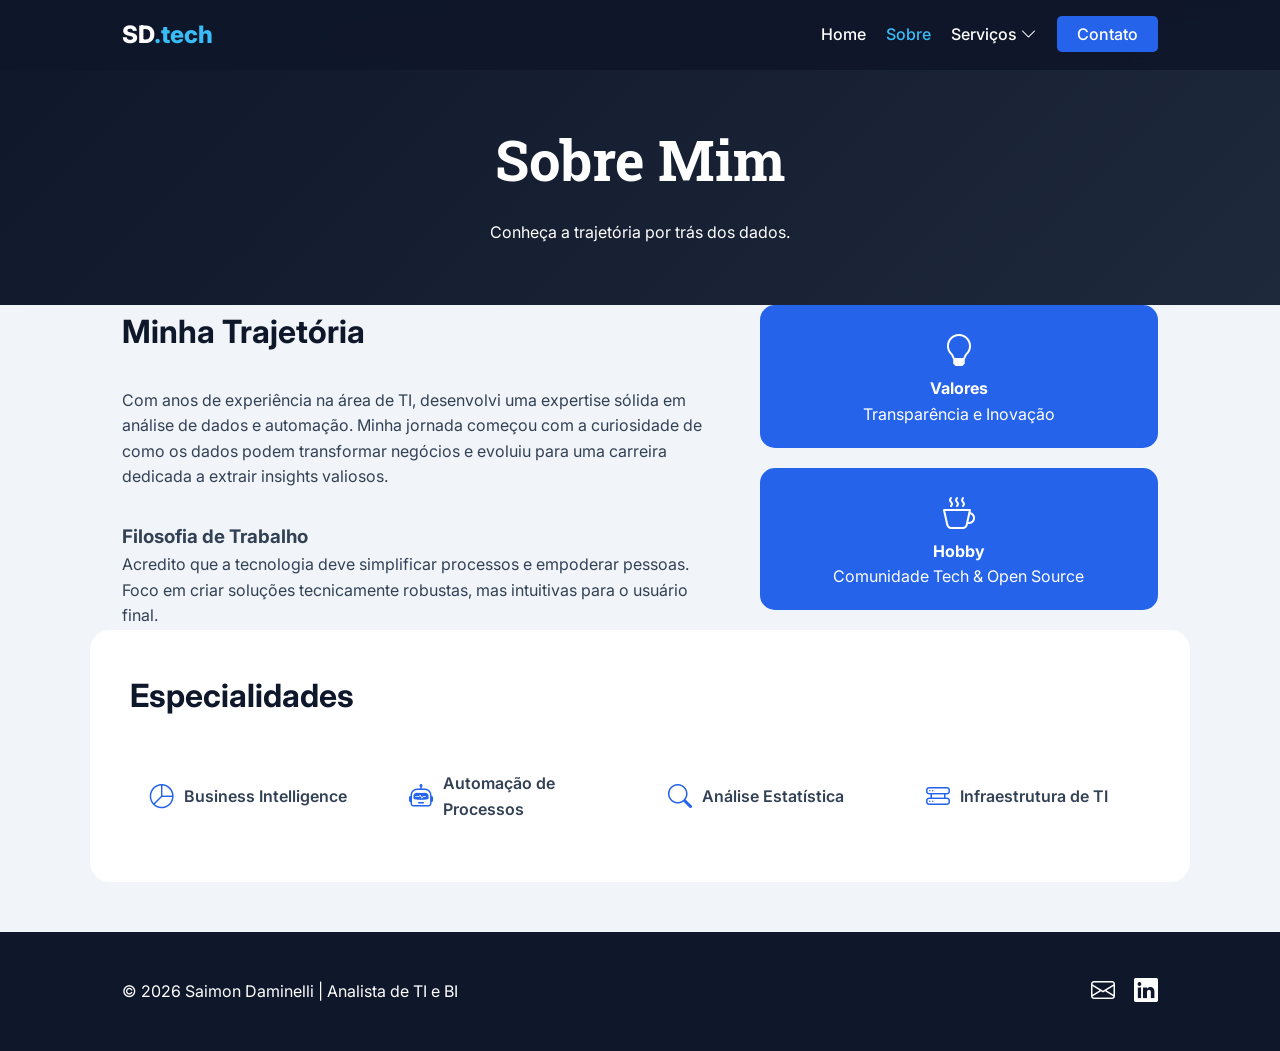
==== about.html @ 015a6936 "Meu novo portfólio profissional" ====
<!DOCTYPE html>
<html lang="pt-BR">
<head>
    <meta charset="UTF-8">
    <meta name="viewport" content="width=device-width, initial-scale=1.0">
    <meta name="description" content="Conheça mais sobre Saimon Daminelli, sua trajetória profissional e paixão por BI.">
    <title>Sobre - Saimon Daminelli</title>
    
    <link href="https://cdn.jsdelivr.net/npm/bootstrap-icons@1.10.5/font/bootstrap-icons.css" rel="stylesheet">
    <link href="https://fonts.googleapis.com/css2?family=Inter:wght@300;400;600;700&family=Roboto+Slab:wght@700&display=swap" rel="stylesheet">
    <link rel="stylesheet" href="style.css">
</head>
<body>

    <nav class="navbar">
        <div class="nav-container">
            <div class="logo">SD<span>.tech</span></div>
            <ul class="nav-links">
                <li><a href="index.html">Home</a></li>
                <li><a href="about.html" class="active">Sobre</a></li>
                <li class="dropdown">
                    <a href="javascript:void(0)" class="dropbtn">Serviços <i class="bi bi-chevron-down"></i></a>
                    <div class="dropdown-content">
                        <a href="index.html#projetos">Projetos</a>
                        <a href="index.html#habilidades">Habilidades</a>
                    </div>
                </li>
                <li><a href="contact.html" class="nav-btn">Contato</a></li>
            </ul>
        </div>
    </nav>

    <header class="hero small-hero">
        <div class="container">
            <h1>Sobre Mim</h1>
            <p>Conheça a trajetória por trás dos dados.</p>
        </div>
    </header>

    <main class="content">
        <section class="container">
            <div class="about-grid">
                <div class="about-text">
                    <h2>Minha Trajetória</h2>
                    <p>Com anos de experiência na área de TI, desenvolvi uma expertise sólida em análise de dados e automação. Minha jornada começou com a curiosidade de como os dados podem transformar negócios e evoluiu para uma carreira dedicada a extrair insights valiosos.</p>
                    
                    <h3 style="margin-top: 2rem;">Filosofia de Trabalho</h3>
                    <p>Acredito que a tecnologia deve simplificar processos e empoderar pessoas. Foco em criar soluções tecnicamente robustas, mas intuitivas para o usuário final.</p>
                </div>
                <div class="about-stats">
                    <div class="stat-card">
                        <i class="bi bi-lightbulb"></i>
                        <h4>Valores</h4>
                        <p>Transparência e Inovação</p>
                    </div>
                    <div class="stat-card">
                        <i class="bi bi-cup-hot"></i>
                        <h4>Hobby</h4>
                        <p>Comunidade Tech & Open Source</p>
                    </div>
                </div>
            </div>
        </section>

        <section id="especialidades" class="container" style="background: var(--card-bg); border-radius: 20px; padding: 40px;">
            <h2 class="text-center">Especialidades</h2>
            <div class="skills-grid">
                <div class="skill-item"><i class="bi bi-pie-chart"></i><span>Business Intelligence</span></div>
                <div class="skill-item"><i class="bi bi-robot"></i><span>Automação de Processos</span></div>
                <div class="skill-item"><i class="bi bi-search"></i><span>Análise Estatística</span></div>
                <div class="skill-item"><i class="bi bi-hdd-rack"></i><span>Infraestrutura de TI</span></div>
            </div>
        </section>
    </main>

    <footer>
        <div class="container footer-content">
            <p>&copy; 2026 Saimon Daminelli | Analista de TI e BI</p>
            <div class="social-links">
                <a href="mailto:saimondaminelli@gmail.com"><i class="bi bi-envelope"></i></a>
                <a href="https://linkedin.com/in/saimondaminelli"><i class="bi bi-linkedin"></i></a>
            </div>
        </div>
    </footer>

    <script src="script.js"></script>
</body>
</html>
---- style.css ----
:root {
    --primary: #2563eb;
    --dark: #0f172a;
    --light: #f8fafc;
    --accent: #38bdf8;
    --card-bg: #ffffff;
    --text: #334155;
}

* { margin: 0; padding: 0; box-sizing: border-box; }

body {
    font-family: 'Inter', sans-serif;
    color: var(--text);
    background-color: #f1f5f9;
    line-height: 1.6;
}

.container { max-width: 1100px; margin: 0 auto; padding: 0 2rem; }

/* Navbar */
.navbar {
    background: rgba(15, 23, 42, 0.95);
    backdrop-filter: blur(10px);
    color: white;
    padding: 1rem 0;
    position: fixed;
    top: 0; width: 100%;
    z-index: 1000;
}

.nav-container { display: flex; justify-content: space-between; align-items: center; max-width: 1100px; margin: 0 auto; padding: 0 2rem;}

.logo { font-weight: 800; font-size: 1.5rem; }
.logo span { color: var(--accent); }

.nav-links { display: flex; list-style: none; align-items: center; }
.nav-links a { color: white; text-decoration: none; margin-left: 20px; font-weight: 500; transition: 0.3s; }
.nav-links a:hover, .nav-links a.active { color: var(--accent); }

.nav-btn { background: var(--primary); padding: 8px 20px; border-radius: 5px; }

/* Hero Section */
.hero {
    background: linear-gradient(135deg, var(--dark) 0%, #1e293b 100%);
    color: white;
    padding: 150px 0 80px;
    text-align: center;
}

.badge { background: rgba(56, 189, 248, 0.2); color: var(--accent); padding: 5px 15px; border-radius: 20px; font-size: 0.8rem; font-weight: bold; }

.hero h1 { font-family: 'Roboto Slab', serif; font-size: 3.5rem; margin: 15px 0; }

.hero-btns { margin-top: 30px; display: flex; gap: 15px; justify-content: center; }

.btn-primary { background: var(--primary); color: white; padding: 12px 30px; text-decoration: none; border-radius: 6px; font-weight: 600; }

.btn-secondary { border: 1px solid var(--accent); color: var(--accent); padding: 12px 30px; text-decoration: none; border-radius: 6px; }

/* Content Sections */
section { padding: 80px 0; }

h2 { font-size: 2rem; margin-bottom: 30px; color: var(--dark); position: relative; }

.about-card { background: white; padding: 30px; border-radius: 12px; box-shadow: 0 4px 6px -1px rgba(0,0,0,0.1); border-left: 5px solid var(--primary); }

/* Skills Grid */
.skills-grid { display: grid; grid-template-columns: repeat(auto-fit, minmax(200px, 1fr)); gap: 15px; }

.skill-item { background: white; padding: 20px; border-radius: 8px; display: flex; align-items: center; gap: 10px; font-weight: 600; transition: 0.3s; }
.skill-item i { color: var(--primary); font-size: 1.5rem; }
.skill-item:hover { transform: translateY(-3px); box-shadow: 0 10px 15px -3px rgba(0,0,0,0.1); }

/* Projects Gallery */
.gallery { display: grid; grid-template-columns: repeat(auto-fit, minmax(300px, 1fr)); gap: 30px; }

.project-card { background: white; border-radius: 12px; overflow: hidden; box-shadow: 0 4px 6px rgba(0,0,0,0.05); }

.project-img { height: 200px; background-size: cover; background-position: center; }

.project-info { padding: 20px; }
.tag { font-size: 0.75rem; background: #e2e8f0; padding: 3px 10px; border-radius: 4px; color: var(--primary); font-weight: bold; }

/* Tables */
.table-wrapper { overflow-x: auto; background: white; border-radius: 12px; }
table { width: 100%; border-collapse: collapse; }
th, td { padding: 15px; text-align: left; border-bottom: 1px solid #e2e8f0; }
th { background: #f8fafc; color: var(--dark); }

/* Video */
.video-container { position: relative; padding-bottom: 56.25%; height: 0; border-radius: 12px; overflow: hidden; }
.video-container iframe { position: absolute; top: 0; left: 0; width: 100%; height: 100%; }

/* Footer */
footer { background: var(--dark); color: white; padding: 40px 0; margin-top: 50px; }
.footer-content { display: flex; justify-content: space-between; align-items: center; }
.social-links a { color: white; font-size: 1.5rem; margin-left: 15px; transition: 0.3s; }
.social-links a:hover { color: var(--accent); }

/* Dropdown */
.dropdown { position: relative; display: inline-block; }
.dropdown-content { display: none; position: absolute; background: white; min-width: 160px; box-shadow: 0 8px 16px rgba(0,0,0,0.2); border-radius: 4px; }
.dropdown-content a { color: var(--dark) !important; padding: 12px 16px; margin: 0; display: block; }
.dropdown:hover .dropdown-content { display: block; }

@media (max-width: 768px) {
    .nav-links { display: none; }
    .hero h1 { font-size: 2.5rem; }
}
/* Ajustes para as novas páginas */
.small-hero { padding: 100px 0 60px !important; }

.about-grid { 
    display: grid; 
    grid-template-columns: 1.5fr 1fr; 
    gap: 40px; 
    align-items: center;
}

.stat-card {
    background: var(--primary);
    color: white;
    padding: 20px;
    border-radius: 15px;
    margin-bottom: 20px;
    text-align: center;
}
.stat-card i { font-size: 2rem; }

/* Contact Wrapper */
.contact-wrapper {
    display: grid;
    grid-template-columns: 1fr 1.2fr;
    gap: 60px;
    background: white;
    padding: 40px;
    border-radius: 20px;
    box-shadow: 0 10px 30px rgba(0,0,0,0.05);
}

.method-item { display: flex; align-items: center; gap: 15px; margin-bottom: 20px; }
.method-item i { color: var(--primary); font-size: 1.2rem; }

.form-group { margin-bottom: 15px; }
.form-group label { display: block; font-size: 0.9rem; font-weight: 600; margin-bottom: 5px; }
.form-row { display: grid; grid-template-columns: 1fr 1fr; gap: 15px; }

@media (max-width: 768px) {
    .about-grid, .contact-wrapper { grid-template-columns: 1fr; }
}
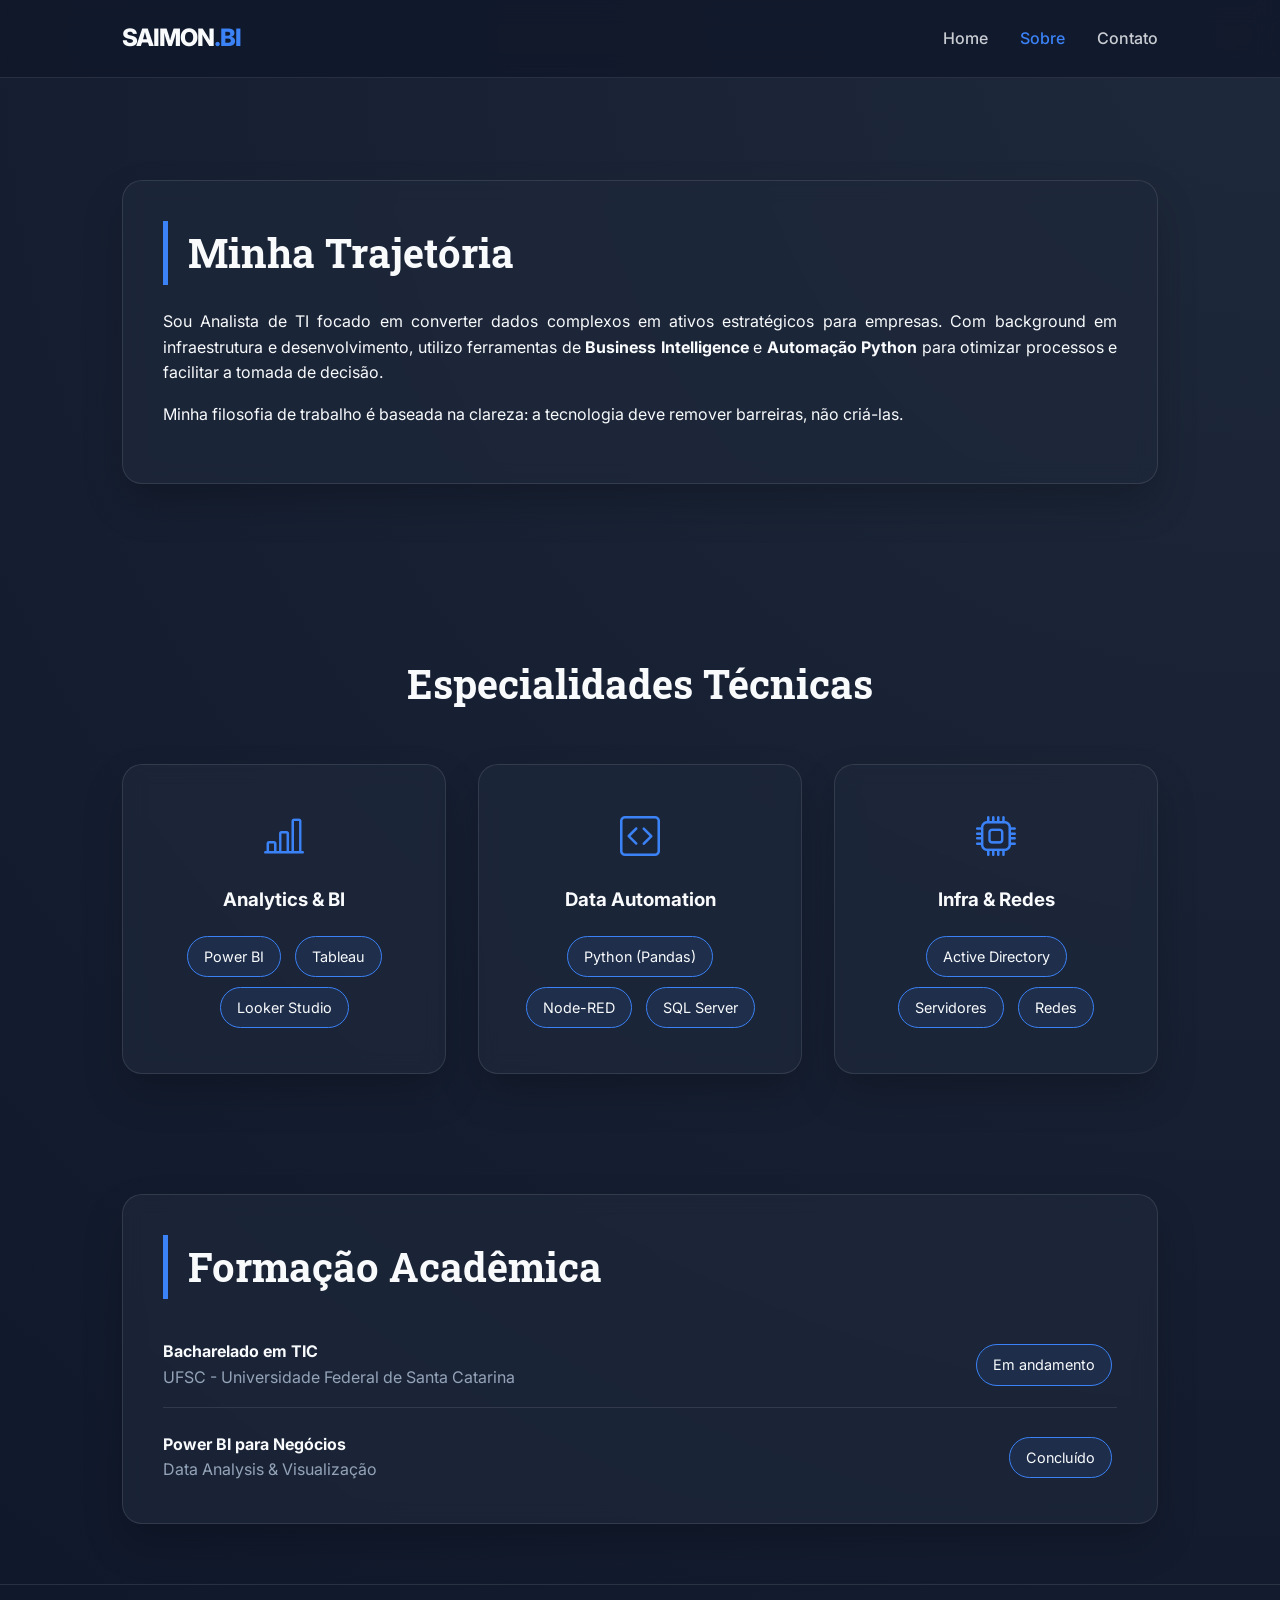
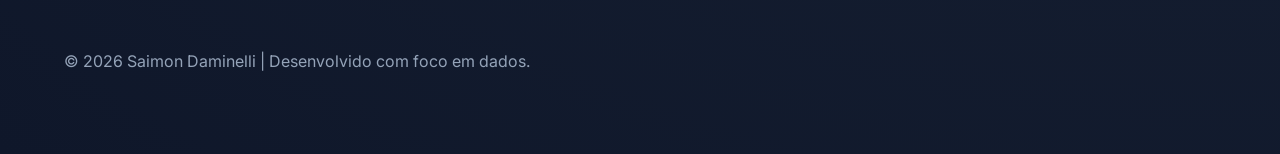
==== commit b782fbfc: "Unificação de design e formulário de contato" ====
--- a/about.html
+++ b/about.html
@@ -3,84 +3,86 @@
 <head>
     <meta charset="UTF-8">
     <meta name="viewport" content="width=device-width, initial-scale=1.0">
-    <meta name="description" content="Conheça mais sobre Saimon Daminelli, sua trajetória profissional e paixão por BI.">
-    <title>Sobre - Saimon Daminelli</title>
-    
-    <link href="https://cdn.jsdelivr.net/npm/bootstrap-icons@1.10.5/font/bootstrap-icons.css" rel="stylesheet">
-    <link href="https://fonts.googleapis.com/css2?family=Inter:wght@300;400;600;700&family=Roboto+Slab:wght@700&display=swap" rel="stylesheet">
+    <title>Sobre Mim | Saimon Daminelli</title>
+    <link href="https://fonts.googleapis.com/css2?family=Inter:wght@400;600;800&family=Roboto+Slab:wght@700&display=swap" rel="stylesheet">
     <link rel="stylesheet" href="style.css">
+    <link rel="stylesheet" href="https://cdn.jsdelivr.net/npm/bootstrap-icons@1.10.5/font/bootstrap-icons.css">
 </head>
 <body>
-
-    <nav class="navbar">
-        <div class="nav-container">
-            <div class="logo">SD<span>.tech</span></div>
+    <nav>
+        <div class="container nav-content">
+            <div class="logo">SAIMON<span>.BI</span></div>
             <ul class="nav-links">
                 <li><a href="index.html">Home</a></li>
                 <li><a href="about.html" class="active">Sobre</a></li>
-                <li class="dropdown">
-                    <a href="javascript:void(0)" class="dropbtn">Serviços <i class="bi bi-chevron-down"></i></a>
-                    <div class="dropdown-content">
-                        <a href="index.html#projetos">Projetos</a>
-                        <a href="index.html#habilidades">Habilidades</a>
-                    </div>
-                </li>
-                <li><a href="contact.html" class="nav-btn">Contato</a></li>
+                <li><a href="contact.html">Contato</a></li>
             </ul>
         </div>
     </nav>
 
-    <header class="hero small-hero">
-        <div class="container">
-            <h1>Sobre Mim</h1>
-            <p>Conheça a trajetória por trás dos dados.</p>
-        </div>
-    </header>
+    <main class="container" style="padding-top: 120px;">
+        <section class="visible">
+            <div class="glass-card" style="margin-bottom: 3rem;">
+                <h2 style="text-align: left; margin-bottom: 1.5rem; border-left: 5px solid var(--primary); padding-left: 20px;">Minha Trajetória</h2>
+                <p>Sou Analista de TI focado em converter dados complexos em ativos estratégicos para empresas. Com background em infraestrutura e desenvolvimento, utilizo ferramentas de <strong>Business Intelligence</strong> e <strong>Automação Python</strong> para otimizar processos e facilitar a tomada de decisão.</p>
+                <p style="margin-top: 1rem;">Minha filosofia de trabalho é baseada na clareza: a tecnologia deve remover barreiras, não criá-las.</p>
+            </div>
+        </section>
 
-    <main class="content">
-        <section class="container">
-            <div class="about-grid">
-                <div class="about-text">
-                    <h2>Minha Trajetória</h2>
-                    <p>Com anos de experiência na área de TI, desenvolvi uma expertise sólida em análise de dados e automação. Minha jornada começou com a curiosidade de como os dados podem transformar negócios e evoluiu para uma carreira dedicada a extrair insights valiosos.</p>
-                    
-                    <h3 style="margin-top: 2rem;">Filosofia de Trabalho</h3>
-                    <p>Acredito que a tecnologia deve simplificar processos e empoderar pessoas. Foco em criar soluções tecnicamente robustas, mas intuitivas para o usuário final.</p>
+        <section id="habilidades">
+            <h2 style="margin-bottom: 3rem;">Especialidades Técnicas</h2>
+            <div class="grid">
+                <div class="glass-card" style="text-align: center;">
+                    <i class="bi bi-bar-chart-line" style="font-size: 2.5rem; color: var(--primary);"></i>
+                    <h3 style="margin: 1rem 0;">Analytics & BI</h3>
+                    <div class="skill-tag">Power BI</div>
+                    <div class="skill-tag">Tableau</div>
+                    <div class="skill-tag">Looker Studio</div>
                 </div>
-                <div class="about-stats">
-                    <div class="stat-card">
-                        <i class="bi bi-lightbulb"></i>
-                        <h4>Valores</h4>
-                        <p>Transparência e Inovação</p>
-                    </div>
-                    <div class="stat-card">
-                        <i class="bi bi-cup-hot"></i>
-                        <h4>Hobby</h4>
-                        <p>Comunidade Tech & Open Source</p>
-                    </div>
+
+                <div class="glass-card" style="text-align: center;">
+                    <i class="bi bi-code-square" style="font-size: 2.5rem; color: var(--primary);"></i>
+                    <h3 style="margin: 1rem 0;">Data Automation</h3>
+                    <div class="skill-tag">Python (Pandas)</div>
+                    <div class="skill-tag">Node-RED</div>
+                    <div class="skill-tag">SQL Server</div>
+                </div>
+
+                <div class="glass-card" style="text-align: center;">
+                    <i class="bi bi-cpu" style="font-size: 2.5rem; color: var(--primary);"></i>
+                    <h3 style="margin: 1rem 0;">Infra & Redes</h3>
+                    <div class="skill-tag">Active Directory</div>
+                    <div class="skill-tag">Servidores</div>
+                    <div class="skill-tag">Redes</div>
                 </div>
             </div>
         </section>
 
-        <section id="especialidades" class="container" style="background: var(--card-bg); border-radius: 20px; padding: 40px;">
-            <h2 class="text-center">Especialidades</h2>
-            <div class="skills-grid">
-                <div class="skill-item"><i class="bi bi-pie-chart"></i><span>Business Intelligence</span></div>
-                <div class="skill-item"><i class="bi bi-robot"></i><span>Automação de Processos</span></div>
-                <div class="skill-item"><i class="bi bi-search"></i><span>Análise Estatística</span></div>
-                <div class="skill-item"><i class="bi bi-hdd-rack"></i><span>Infraestrutura de TI</span></div>
+        <section id="educacao">
+            <div class="glass-card">
+                <h2 style="text-align: left; border-left: 5px solid var(--primary); padding-left: 20px;">Formação Acadêmica</h2>
+                <div style="margin-top: 2rem;">
+                    <div style="display: flex; justify-content: space-between; margin-bottom: 1.5rem; border-bottom: 1px solid var(--glass-border); padding-bottom: 1rem;">
+                        <div>
+                            <strong>Bacharelado em TIC</strong><br>
+                            <span style="color: var(--text-dim);">UFSC - Universidade Federal de Santa Catarina</span>
+                        </div>
+                        <span class="skill-tag">Em andamento</span>
+                    </div>
+                    <div style="display: flex; justify-content: space-between;">
+                        <div>
+                            <strong>Power BI para Negócios</strong><br>
+                            <span style="color: var(--text-dim);">Data Analysis & Visualização</span>
+                        </div>
+                        <span class="skill-tag">Concluído</span>
+                    </div>
+                </div>
             </div>
         </section>
     </main>
 
     <footer>
-        <div class="container footer-content">
-            <p>&copy; 2026 Saimon Daminelli | Analista de TI e BI</p>
-            <div class="social-links">
-                <a href="mailto:saimondaminelli@gmail.com"><i class="bi bi-envelope"></i></a>
-                <a href="https://linkedin.com/in/saimondaminelli"><i class="bi bi-linkedin"></i></a>
-            </div>
-        </div>
+        <p>&copy; 2026 Saimon Daminelli | Desenvolvido com foco em dados.</p>
     </footer>
 
     <script src="script.js"></script>
--- a/style.css
+++ b/style.css
@@ -1,151 +1,136 @@
 :root {
-    --primary: #2563eb;
-    --dark: #0f172a;
-    --light: #f8fafc;
-    --accent: #38bdf8;
-    --card-bg: #ffffff;
-    --text: #334155;
+    --primary: #3b82f6;
+    --primary-hover: #2563eb;
+    --bg-dark: #0f172a;
+    --card-bg: rgba(30, 41, 59, 0.7);
+    --text-main: #f8fafc;
+    --text-dim: #94a3b8;
+    --glass-border: rgba(255, 255, 255, 0.1);
 }
 
 * { margin: 0; padding: 0; box-sizing: border-box; }
 
 body {
     font-family: 'Inter', sans-serif;
-    color: var(--text);
-    background-color: #f1f5f9;
+    background: radial-gradient(circle at top right, #1e293b, #0f172a);
+    color: var(--text-main);
     line-height: 1.6;
+    overflow-x: hidden;
 }
 
 .container { max-width: 1100px; margin: 0 auto; padding: 0 2rem; }
 
-/* Navbar */
-.navbar {
-    background: rgba(15, 23, 42, 0.95);
-    backdrop-filter: blur(10px);
-    color: white;
-    padding: 1rem 0;
+/* Navbar Fluida */
+nav {
     position: fixed;
     top: 0; width: 100%;
+    padding: 1.2rem 0;
+    background: rgba(15, 23, 42, 0.8);
+    backdrop-filter: blur(12px);
     z-index: 1000;
+    border-bottom: 1px solid var(--glass-border);
 }
 
-.nav-container { display: flex; justify-content: space-between; align-items: center; max-width: 1100px; margin: 0 auto; padding: 0 2rem;}
+.nav-content { display: flex; justify-content: space-between; align-items: center; }
 
-.logo { font-weight: 800; font-size: 1.5rem; }
-.logo span { color: var(--accent); }
+.logo { font-size: 1.5rem; font-weight: 800; letter-spacing: -1px; }
+.logo span { color: var(--primary); }
 
-.nav-links { display: flex; list-style: none; align-items: center; }
-.nav-links a { color: white; text-decoration: none; margin-left: 20px; font-weight: 500; transition: 0.3s; }
-.nav-links a:hover, .nav-links a.active { color: var(--accent); }
+.nav-links { display: flex; list-style: none; gap: 2rem; }
+.nav-links a { 
+    color: var(--text-main); text-decoration: none; font-weight: 500; 
+    transition: 0.3s; opacity: 0.8;
+}
+.nav-links a:hover, .nav-links a.active { opacity: 1; color: var(--primary); }
 
-.nav-btn { background: var(--primary); padding: 8px 20px; border-radius: 5px; }
+/* Hero & Sections */
+section { padding: 100px 0; opacity: 0; transform: translateY(30px); transition: 0.8s all ease-out; }
+section.visible { opacity: 1; transform: translateY(0); }
 
-/* Hero Section */
-.hero {
-    background: linear-gradient(135deg, var(--dark) 0%, #1e293b 100%);
-    color: white;
-    padding: 150px 0 80px;
-    text-align: center;
+h2 { font-size: 2.5rem; margin-bottom: 2.5rem; text-align: center; font-family: 'Roboto Slab', serif; }
+
+/* Cards & Glassmorphism */
+.glass-card {
+    background: var(--card-bg);
+    backdrop-filter: blur(10px);
+    border: 1px solid var(--glass-border);
+    border-radius: 20px;
+    padding: 2.5rem;
+    box-shadow: 0 20px 40px rgba(0,0,0,0.2);
 }
 
-.badge { background: rgba(56, 189, 248, 0.2); color: var(--accent); padding: 5px 15px; border-radius: 20px; font-size: 0.8rem; font-weight: bold; }
+/* Grid de Projetos e Skills */
+.grid { display: grid; grid-template-columns: repeat(auto-fit, minmax(300px, 1fr)); gap: 2rem; }
 
-.hero h1 { font-family: 'Roboto Slab', serif; font-size: 3.5rem; margin: 15px 0; }
+.project-card {
+    position: relative; overflow: hidden; border-radius: 15px; transition: 0.4s;
+}
+.project-card:hover { transform: translateY(-10px); }
+.project-card img { width: 100%; height: 200px; object-fit: cover; }
 
-.hero-btns { margin-top: 30px; display: flex; gap: 15px; justify-content: center; }
+.skill-tag {
+    background: rgba(59, 130, 246, 0.1);
+    border: 1px solid var(--primary);
+    padding: 0.5rem 1rem;
+    border-radius: 50px;
+    font-size: 0.9rem;
+    display: inline-block;
+    margin: 5px;
+}
 
-.btn-primary { background: var(--primary); color: white; padding: 12px 30px; text-decoration: none; border-radius: 6px; font-weight: 600; }
+/* Formulário */
+form { display: grid; gap: 1.5rem; }
+.form-group { display: flex; flex-direction: column; gap: 0.5rem; }
+input, textarea, select {
+    background: rgba(255,255,255,0.05);
+    border: 1px solid var(--glass-border);
+    padding: 1rem; border-radius: 10px; color: white; outline: none; transition: 0.3s;
+}
+input:focus, textarea:focus { border-color: var(--primary); background: rgba(255,255,255,0.1); }
 
-.btn-secondary { border: 1px solid var(--accent); color: var(--accent); padding: 12px 30px; text-decoration: none; border-radius: 6px; }
+.btn {
+    background: var(--primary); color: white; padding: 1rem 2rem;
+    border-radius: 10px; text-decoration: none; font-weight: 600;
+    text-align: center; border: none; cursor: pointer; transition: 0.3s;
+}
+.btn:hover { background: var(--primary-hover); transform: scale(1.02); }
 
-/* Content Sections */
-section { padding: 80px 0; }
-
-h2 { font-size: 2rem; margin-bottom: 30px; color: var(--dark); position: relative; }
-
-.about-card { background: white; padding: 30px; border-radius: 12px; box-shadow: 0 4px 6px -1px rgba(0,0,0,0.1); border-left: 5px solid var(--primary); }
-
-/* Skills Grid */
-.skills-grid { display: grid; grid-template-columns: repeat(auto-fit, minmax(200px, 1fr)); gap: 15px; }
-
-.skill-item { background: white; padding: 20px; border-radius: 8px; display: flex; align-items: center; gap: 10px; font-weight: 600; transition: 0.3s; }
-.skill-item i { color: var(--primary); font-size: 1.5rem; }
-.skill-item:hover { transform: translateY(-3px); box-shadow: 0 10px 15px -3px rgba(0,0,0,0.1); }
-
-/* Projects Gallery */
-.gallery { display: grid; grid-template-columns: repeat(auto-fit, minmax(300px, 1fr)); gap: 30px; }
-
-.project-card { background: white; border-radius: 12px; overflow: hidden; box-shadow: 0 4px 6px rgba(0,0,0,0.05); }
-
-.project-img { height: 200px; background-size: cover; background-position: center; }
-
-.project-info { padding: 20px; }
-.tag { font-size: 0.75rem; background: #e2e8f0; padding: 3px 10px; border-radius: 4px; color: var(--primary); font-weight: bold; }
-
-/* Tables */
-.table-wrapper { overflow-x: auto; background: white; border-radius: 12px; }
-table { width: 100%; border-collapse: collapse; }
-th, td { padding: 15px; text-align: left; border-bottom: 1px solid #e2e8f0; }
-th { background: #f8fafc; color: var(--dark); }
-
-/* Video */
-.video-container { position: relative; padding-bottom: 56.25%; height: 0; border-radius: 12px; overflow: hidden; }
-.video-container iframe { position: absolute; top: 0; left: 0; width: 100%; height: 100%; }
-
-/* Footer */
-footer { background: var(--dark); color: white; padding: 40px 0; margin-top: 50px; }
-.footer-content { display: flex; justify-content: space-between; align-items: center; }
-.social-links a { color: white; font-size: 1.5rem; margin-left: 15px; transition: 0.3s; }
-.social-links a:hover { color: var(--accent); }
-
-/* Dropdown */
-.dropdown { position: relative; display: inline-block; }
-.dropdown-content { display: none; position: absolute; background: white; min-width: 160px; box-shadow: 0 8px 16px rgba(0,0,0,0.2); border-radius: 4px; }
-.dropdown-content a { color: var(--dark) !important; padding: 12px 16px; margin: 0; display: block; }
-.dropdown:hover .dropdown-content { display: block; }
+footer { text-align: center; padding: 4rem; border-top: 1px solid var(--glass-border); color: var(--text-dim); }
 
 @media (max-width: 768px) {
     .nav-links { display: none; }
-    .hero h1 { font-size: 2.5rem; }
+    h2 { font-size: 1.8rem; }
 }
-/* Ajustes para as novas páginas */
-.small-hero { padding: 100px 0 60px !important; }
+/* Adicione no final do seu style.css */
 
-.about-grid { 
-    display: grid; 
-    grid-template-columns: 1.5fr 1fr; 
-    gap: 40px; 
-    align-items: center;
+/* Melhora o espaçamento das seções */
+section {
+    padding: 60px 0; /* Espaço uniforme entre blocos */
 }
 
-.stat-card {
-    background: var(--primary);
-    color: white;
-    padding: 20px;
-    border-radius: 15px;
-    margin-bottom: 20px;
-    text-align: center;
-}
-.stat-card i { font-size: 2rem; }
-
-/* Contact Wrapper */
-.contact-wrapper {
-    display: grid;
-    grid-template-columns: 1fr 1.2fr;
-    gap: 60px;
-    background: white;
-    padding: 40px;
-    border-radius: 20px;
-    box-shadow: 0 10px 30px rgba(0,0,0,0.05);
+/* Deixa os textos justificados e bem distribuídos */
+p {
+    text-align: justify;
+    margin-bottom: 1rem;
 }
 
-.method-item { display: flex; align-items: center; gap: 15px; margin-bottom: 20px; }
-.method-item i { color: var(--primary); font-size: 1.2rem; }
+/* Transição suave nos cards ao passar o mouse */
+.glass-card {
+    transition: all 0.3s ease;
+}
 
-.form-group { margin-bottom: 15px; }
-.form-group label { display: block; font-size: 0.9rem; font-weight: 600; margin-bottom: 5px; }
-.form-row { display: grid; grid-template-columns: 1fr 1fr; gap: 15px; }
+.glass-card:hover {
+    border-color: var(--primary);
+    transform: translateY(-5px);
+}
 
-@media (max-width: 768px) {
-    .about-grid, .contact-wrapper { grid-template-columns: 1fr; }
+/* Ajuste para o rodapé ficar fixo no fundo se houver pouco conteúdo */
+footer {
+    margin-top: auto;
+}
+
+/* Estilo para ícones nas especialidades */
+.glass-card i {
+    display: block;
+    margin-bottom: 15px;
 }
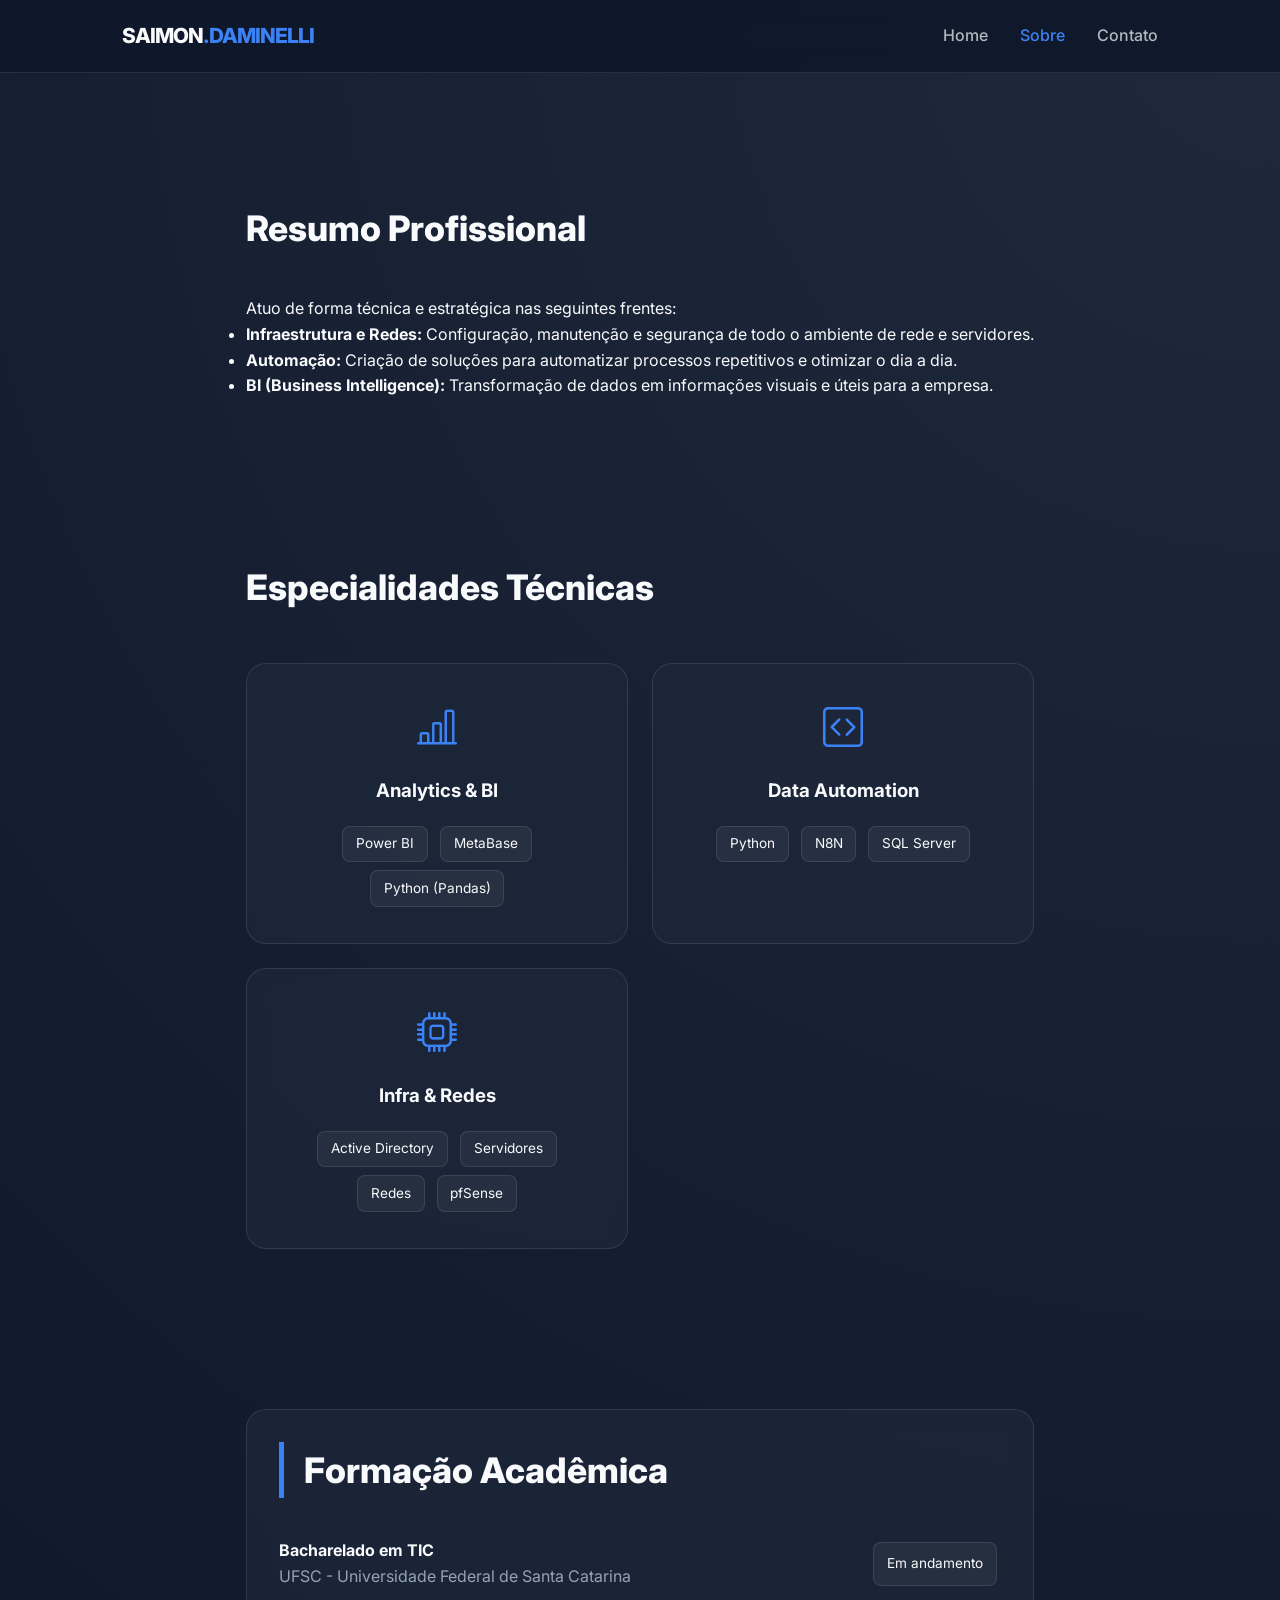
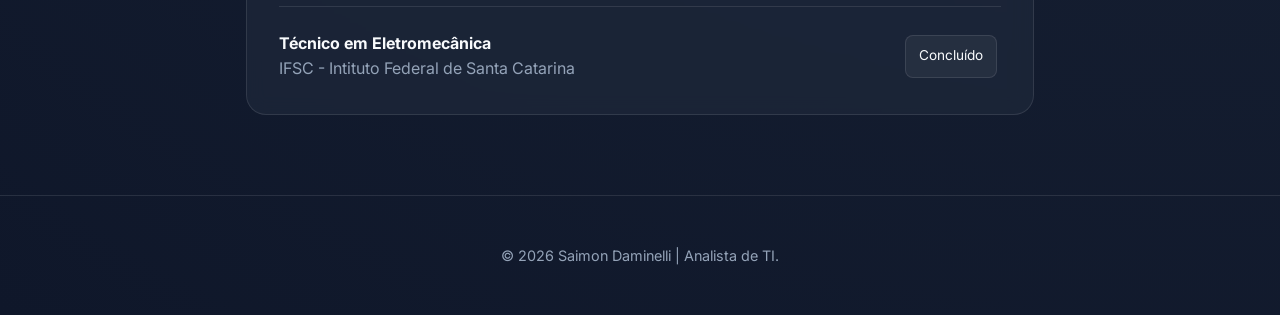
==== commit 06bb9176: "Explicação da mudança" ====
--- a/about.html
+++ b/about.html
@@ -11,7 +11,7 @@
 <body>
     <nav>
         <div class="container nav-content">
-            <div class="logo">SAIMON<span>.BI</span></div>
+            <div class="logo">SAIMON<span>.DAMINELLI</span></div>
             <ul class="nav-links">
                 <li><a href="index.html">Home</a></li>
                 <li><a href="about.html" class="active">Sobre</a></li>
@@ -21,14 +21,16 @@
     </nav>
 
     <main class="container" style="padding-top: 120px;">
-        <section class="visible">
-            <div class="glass-card" style="margin-bottom: 3rem;">
-                <h2 style="text-align: left; margin-bottom: 1.5rem; border-left: 5px solid var(--primary); padding-left: 20px;">Minha Trajetória</h2>
-                <p>Sou Analista de TI focado em converter dados complexos em ativos estratégicos para empresas. Com background em infraestrutura e desenvolvimento, utilizo ferramentas de <strong>Business Intelligence</strong> e <strong>Automação Python</strong> para otimizar processos e facilitar a tomada de decisão.</p>
-                <p style="margin-top: 1rem;">Minha filosofia de trabalho é baseada na clareza: a tecnologia deve remover barreiras, não criá-las.</p>
-            </div>
+        <section id="resumo-profissional">
+        <h2>Resumo Profissional</h2>
+        <p>Atuo de forma técnica e estratégica nas seguintes frentes:</p>
+        
+        <ul>
+            <li><strong>Infraestrutura e Redes:</strong> Configuração, manutenção e segurança de todo o ambiente de rede e servidores.</li>
+            <li><strong>Automação:</strong> Criação de soluções para automatizar processos repetitivos e otimizar o dia a dia.</li>
+            <li><strong>BI (Business Intelligence):</strong> Transformação de dados em informações visuais e úteis para a empresa.</li>
+        </ul>
         </section>
-
         <section id="habilidades">
             <h2 style="margin-bottom: 3rem;">Especialidades Técnicas</h2>
             <div class="grid">
@@ -36,15 +38,15 @@
                     <i class="bi bi-bar-chart-line" style="font-size: 2.5rem; color: var(--primary);"></i>
                     <h3 style="margin: 1rem 0;">Analytics & BI</h3>
                     <div class="skill-tag">Power BI</div>
-                    <div class="skill-tag">Tableau</div>
-                    <div class="skill-tag">Looker Studio</div>
+                    <div class="skill-tag">MetaBase</div>
+                    <div class="skill-tag">Python (Pandas)</div>
                 </div>
 
                 <div class="glass-card" style="text-align: center;">
                     <i class="bi bi-code-square" style="font-size: 2.5rem; color: var(--primary);"></i>
                     <h3 style="margin: 1rem 0;">Data Automation</h3>
-                    <div class="skill-tag">Python (Pandas)</div>
-                    <div class="skill-tag">Node-RED</div>
+                    <div class="skill-tag">Python</div>
+                    <div class="skill-tag">N8N</div>
                     <div class="skill-tag">SQL Server</div>
                 </div>
 
@@ -54,6 +56,7 @@
                     <div class="skill-tag">Active Directory</div>
                     <div class="skill-tag">Servidores</div>
                     <div class="skill-tag">Redes</div>
+                    <div class="skill-tag">pfSense</div>
                 </div>
             </div>
         </section>
@@ -71,8 +74,8 @@
                     </div>
                     <div style="display: flex; justify-content: space-between;">
                         <div>
-                            <strong>Power BI para Negócios</strong><br>
-                            <span style="color: var(--text-dim);">Data Analysis & Visualização</span>
+                            <strong>Técnico em Eletromecânica</strong><br>
+                            <span style="color: var(--text-dim);">IFSC - Intituto Federal de Santa Catarina</span>
                         </div>
                         <span class="skill-tag">Concluído</span>
                     </div>
@@ -82,7 +85,7 @@
     </main>
 
     <footer>
-        <p>&copy; 2026 Saimon Daminelli | Desenvolvido com foco em dados.</p>
+        <p>&copy; 2026 Saimon Daminelli | Analista de TI.</p>
     </footer>
 
     <script src="script.js"></script>
--- a/style.css
+++ b/style.css
@@ -10,127 +10,104 @@
 
 * { margin: 0; padding: 0; box-sizing: border-box; }
 
+html { scroll-behavior: smooth; }
+
 body {
     font-family: 'Inter', sans-serif;
     background: radial-gradient(circle at top right, #1e293b, #0f172a);
     color: var(--text-main);
     line-height: 1.6;
-    overflow-x: hidden;
+    min-height: 100vh;
+    display: flex;
+    flex-direction: column;
 }
 
 .container { max-width: 1100px; margin: 0 auto; padding: 0 2rem; }
 
-/* Navbar Fluida */
+/* Navbar */
 nav {
     position: fixed;
     top: 0; width: 100%;
     padding: 1.2rem 0;
-    background: rgba(15, 23, 42, 0.8);
+    background: rgba(15, 23, 42, 0.85);
     backdrop-filter: blur(12px);
     z-index: 1000;
     border-bottom: 1px solid var(--glass-border);
 }
 
 .nav-content { display: flex; justify-content: space-between; align-items: center; }
-
-.logo { font-size: 1.5rem; font-weight: 800; letter-spacing: -1px; }
+.logo { font-size: 1.3rem; font-weight: 800; letter-spacing: -1px; text-transform: uppercase; }
 .logo span { color: var(--primary); }
 
 .nav-links { display: flex; list-style: none; gap: 2rem; }
 .nav-links a { 
     color: var(--text-main); text-decoration: none; font-weight: 500; 
-    transition: 0.3s; opacity: 0.8;
+    transition: 0.3s; opacity: 0.7;
 }
 .nav-links a:hover, .nav-links a.active { opacity: 1; color: var(--primary); }
 
-/* Hero & Sections */
-section { padding: 100px 0; opacity: 0; transform: translateY(30px); transition: 0.8s all ease-out; }
+/* Sections */
+section { padding: 80px 0; opacity: 0; transform: translateY(20px); transition: 0.6s all ease-out; }
 section.visible { opacity: 1; transform: translateY(0); }
 
-h2 { font-size: 2.5rem; margin-bottom: 2.5rem; text-align: center; font-family: 'Roboto Slab', serif; }
+h2 { font-size: 2.2rem; margin-bottom: 2.5rem; font-family: 'Inter', sans-serif; font-weight: 800; }
 
-/* Cards & Glassmorphism */
+/* Cards */
 .glass-card {
     background: var(--card-bg);
     backdrop-filter: blur(10px);
     border: 1px solid var(--glass-border);
     border-radius: 20px;
-    padding: 2.5rem;
-    box-shadow: 0 20px 40px rgba(0,0,0,0.2);
+    padding: 2rem;
+    transition: 0.3s;
+}
+.glass-card:hover { border-color: var(--primary); transform: translateY(-5px); }
+
+.icon-box {
+    font-size: 2rem;
+    color: var(--primary);
+    background: rgba(59, 130, 246, 0.1);
+    width: 60px;
+    height: 60px;
+    display: flex;
+    align-items: center;
+    justify-content: center;
+    border-radius: 12px;
+    margin-bottom: 1.5rem;
 }
 
-/* Grid de Projetos e Skills */
-.grid { display: grid; grid-template-columns: repeat(auto-fit, minmax(300px, 1fr)); gap: 2rem; }
-
-.project-card {
-    position: relative; overflow: hidden; border-radius: 15px; transition: 0.4s;
-}
-.project-card:hover { transform: translateY(-10px); }
-.project-card img { width: 100%; height: 200px; object-fit: cover; }
+.grid { display: grid; grid-template-columns: repeat(auto-fit, minmax(300px, 1fr)); gap: 1.5rem; }
 
 .skill-tag {
-    background: rgba(59, 130, 246, 0.1);
-    border: 1px solid var(--primary);
-    padding: 0.5rem 1rem;
-    border-radius: 50px;
-    font-size: 0.9rem;
-    display: inline-block;
-    margin: 5px;
+    background: rgba(255, 255, 255, 0.05);
+    border: 1px solid var(--glass-border);
+    padding: 0.4rem 0.8rem;
+    border-radius: 8px;
+    font-size: 0.85rem;
+    display: inline-flex;
+    align-items: center;
+    gap: 8px;
+    margin: 4px;
 }
 
-/* Formulário */
-form { display: grid; gap: 1.5rem; }
-.form-group { display: flex; flex-direction: column; gap: 0.5rem; }
-input, textarea, select {
-    background: rgba(255,255,255,0.05);
-    border: 1px solid var(--glass-border);
-    padding: 1rem; border-radius: 10px; color: white; outline: none; transition: 0.3s;
+/* Form */
+.form-group { margin-bottom: 1.2rem; }
+label { display: block; margin-bottom: 0.5rem; font-size: 0.9rem; color: var(--text-dim); }
+input, textarea {
+    width: 100%; background: rgba(255,255,255,0.05); border: 1px solid var(--glass-border);
+    padding: 0.8rem; border-radius: 8px; color: white; transition: 0.3s;
 }
-input:focus, textarea:focus { border-color: var(--primary); background: rgba(255,255,255,0.1); }
+input:focus, textarea:focus { border-color: var(--primary); outline: none; }
 
 .btn {
-    background: var(--primary); color: white; padding: 1rem 2rem;
-    border-radius: 10px; text-decoration: none; font-weight: 600;
-    text-align: center; border: none; cursor: pointer; transition: 0.3s;
+    background: var(--primary); color: white; padding: 0.8rem 1.8rem;
+    border-radius: 8px; text-decoration: none; font-weight: 600;
+    display: inline-block; border: none; cursor: pointer; transition: 0.3s;
 }
-.btn:hover { background: var(--primary-hover); transform: scale(1.02); }
+.btn:hover { background: var(--primary-hover); }
 
-footer { text-align: center; padding: 4rem; border-top: 1px solid var(--glass-border); color: var(--text-dim); }
+footer { margin-top: auto; padding: 3rem; text-align: center; color: var(--text-dim); font-size: 0.9rem; border-top: 1px solid var(--glass-border); }
 
 @media (max-width: 768px) {
     .nav-links { display: none; }
-    h2 { font-size: 1.8rem; }
-}
-/* Adicione no final do seu style.css */
-
-/* Melhora o espaçamento das seções */
-section {
-    padding: 60px 0; /* Espaço uniforme entre blocos */
-}
-
-/* Deixa os textos justificados e bem distribuídos */
-p {
-    text-align: justify;
-    margin-bottom: 1rem;
-}
-
-/* Transição suave nos cards ao passar o mouse */
-.glass-card {
-    transition: all 0.3s ease;
-}
-
-.glass-card:hover {
-    border-color: var(--primary);
-    transform: translateY(-5px);
-}
-
-/* Ajuste para o rodapé ficar fixo no fundo se houver pouco conteúdo */
-footer {
-    margin-top: auto;
-}
-
-/* Estilo para ícones nas especialidades */
-.glass-card i {
-    display: block;
-    margin-bottom: 15px;
 }
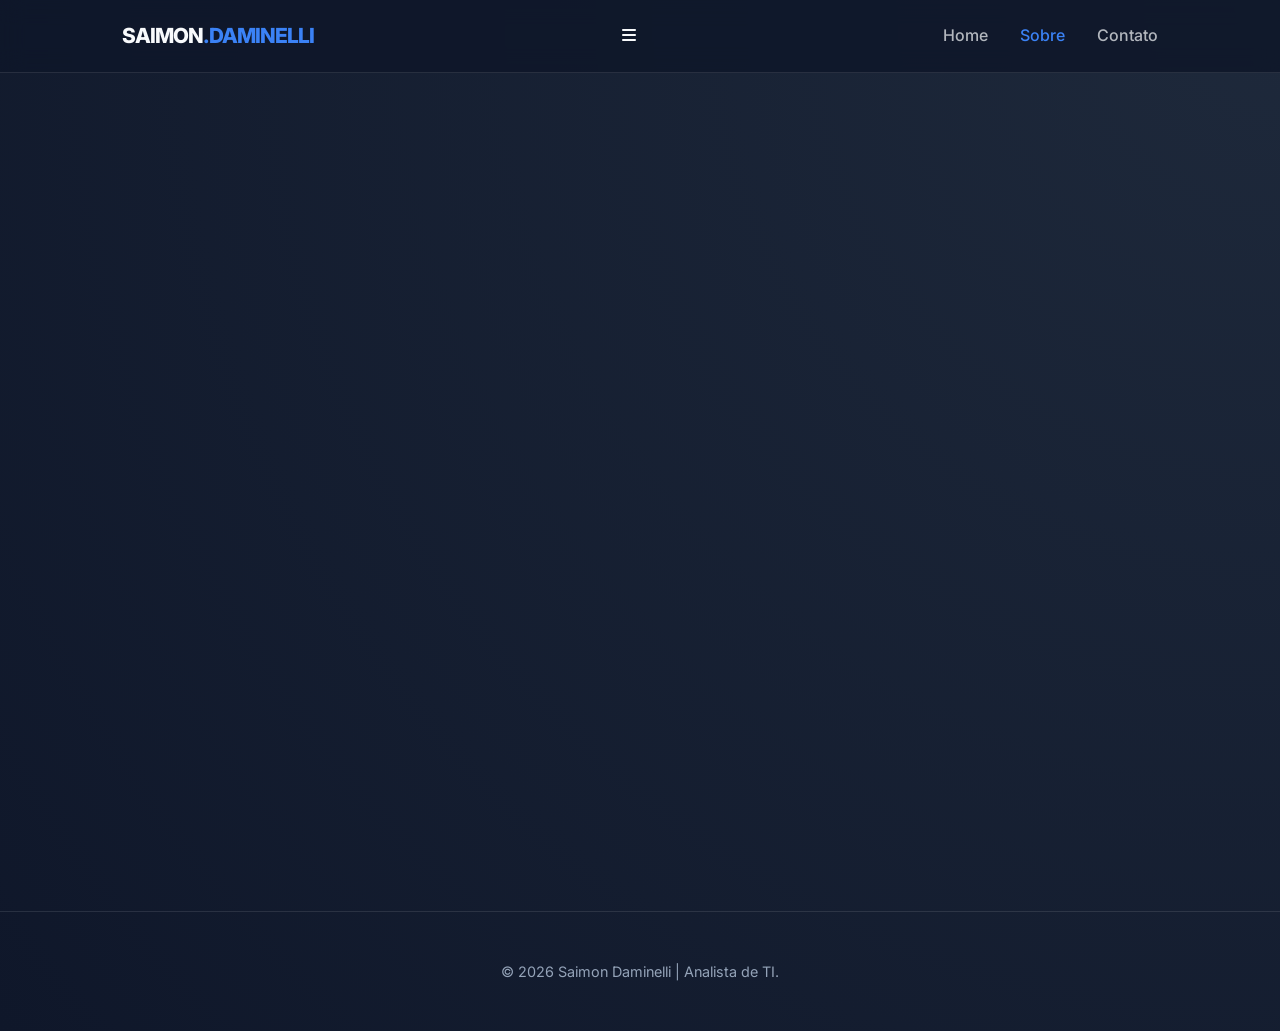
==== commit 50cfbfb1: "feat: refatoração completa, responsividade mobile e padronização visual" ====
--- a/about.html
+++ b/about.html
@@ -4,14 +4,15 @@
     <meta charset="UTF-8">
     <meta name="viewport" content="width=device-width, initial-scale=1.0">
     <title>Sobre Mim | Saimon Daminelli</title>
-    <link href="https://fonts.googleapis.com/css2?family=Inter:wght@400;600;800&family=Roboto+Slab:wght@700&display=swap" rel="stylesheet">
+    <link rel="stylesheet" href="https://cdnjs.cloudflare.com/ajax/libs/font-awesome/6.5.1/css/all.min.css">
+    <link href="https://fonts.googleapis.com/css2?family=Inter:wght@400;600;800&display=swap" rel="stylesheet">
     <link rel="stylesheet" href="style.css">
-    <link rel="stylesheet" href="https://cdn.jsdelivr.net/npm/bootstrap-icons@1.10.5/font/bootstrap-icons.css">
 </head>
 <body>
     <nav>
         <div class="container nav-content">
             <div class="logo">SAIMON<span>.DAMINELLI</span></div>
+            <div class="menu-toggle" id="mobile-menu"><i class="fas fa-bars"></i></div>
             <ul class="nav-links">
                 <li><a href="index.html">Home</a></li>
                 <li><a href="about.html" class="active">Sobre</a></li>
@@ -20,65 +21,27 @@
         </div>
     </nav>
 
-    <main class="container" style="padding-top: 120px;">
-        <section id="resumo-profissional">
-        <h2>Resumo Profissional</h2>
-        <p>Atuo de forma técnica e estratégica nas seguintes frentes:</p>
-        
-        <ul>
-            <li><strong>Infraestrutura e Redes:</strong> Configuração, manutenção e segurança de todo o ambiente de rede e servidores.</li>
-            <li><strong>Automação:</strong> Criação de soluções para automatizar processos repetitivos e otimizar o dia a dia.</li>
-            <li><strong>BI (Business Intelligence):</strong> Transformação de dados em informações visuais e úteis para a empresa.</li>
-        </ul>
-        </section>
-        <section id="habilidades">
-            <h2 style="margin-bottom: 3rem;">Especialidades Técnicas</h2>
+    <main class="container" style="padding-top: 150px;">
+        <section id="sobre">
+            <h2 class="section-title">Minha Trajetória</h2>
+            <div class="glass-card" style="margin-bottom: 2rem;">
+                <p>Sou um profissional multidisciplinar que acredita que a tecnologia deve servir ao negócio. Minha base vem da <strong>Eletromecânica</strong>, o que me deu uma visão prática de sistemas, evoluindo para o <strong>Bacharelado em TIC</strong> na UFSC.</p>
+                <p style="margin-top: 1rem;">Hoje, foco em orquestrar ecossistemas onde a infraestrutura é robusta, os processos são automatizados e os dados são transformados em inteligência.</p>
+            </div>
+
+            <h2 class="section-title">Formação</h2>
             <div class="grid">
-                <div class="glass-card" style="text-align: center;">
-                    <i class="bi bi-bar-chart-line" style="font-size: 2.5rem; color: var(--primary);"></i>
-                    <h3 style="margin: 1rem 0;">Analytics & BI</h3>
-                    <div class="skill-tag">Power BI</div>
-                    <div class="skill-tag">MetaBase</div>
-                    <div class="skill-tag">Python (Pandas)</div>
+                <div class="glass-card education-card">
+                    <span class="skill-tag">UFSC</span>
+                    <h3>Bacharelado em TIC</h3>
+                    <p class="text-dim">Tecnologia da Informação e Comunicação</p>
+                    <span class="status-tag">Em andamento</span>
                 </div>
-
-                <div class="glass-card" style="text-align: center;">
-                    <i class="bi bi-code-square" style="font-size: 2.5rem; color: var(--primary);"></i>
-                    <h3 style="margin: 1rem 0;">Data Automation</h3>
-                    <div class="skill-tag">Python</div>
-                    <div class="skill-tag">N8N</div>
-                    <div class="skill-tag">SQL Server</div>
-                </div>
-
-                <div class="glass-card" style="text-align: center;">
-                    <i class="bi bi-cpu" style="font-size: 2.5rem; color: var(--primary);"></i>
-                    <h3 style="margin: 1rem 0;">Infra & Redes</h3>
-                    <div class="skill-tag">Active Directory</div>
-                    <div class="skill-tag">Servidores</div>
-                    <div class="skill-tag">Redes</div>
-                    <div class="skill-tag">pfSense</div>
-                </div>
-            </div>
-        </section>
-
-        <section id="educacao">
-            <div class="glass-card">
-                <h2 style="text-align: left; border-left: 5px solid var(--primary); padding-left: 20px;">Formação Acadêmica</h2>
-                <div style="margin-top: 2rem;">
-                    <div style="display: flex; justify-content: space-between; margin-bottom: 1.5rem; border-bottom: 1px solid var(--glass-border); padding-bottom: 1rem;">
-                        <div>
-                            <strong>Bacharelado em TIC</strong><br>
-                            <span style="color: var(--text-dim);">UFSC - Universidade Federal de Santa Catarina</span>
-                        </div>
-                        <span class="skill-tag">Em andamento</span>
-                    </div>
-                    <div style="display: flex; justify-content: space-between;">
-                        <div>
-                            <strong>Técnico em Eletromecânica</strong><br>
-                            <span style="color: var(--text-dim);">IFSC - Intituto Federal de Santa Catarina</span>
-                        </div>
-                        <span class="skill-tag">Concluído</span>
-                    </div>
+                <div class="glass-card education-card">
+                    <span class="skill-tag">IFSC</span>
+                    <h3>Técnico em Eletromecânica</h3>
+                    <p class="text-dim">Manutenção e Automação Industrial</p>
+                    <span class="status-tag">Concluído</span>
                 </div>
             </div>
         </section>
@@ -87,7 +50,6 @@
     <footer>
         <p>&copy; 2026 Saimon Daminelli | Analista de TI.</p>
     </footer>
-
     <script src="script.js"></script>
 </body>
 </html>
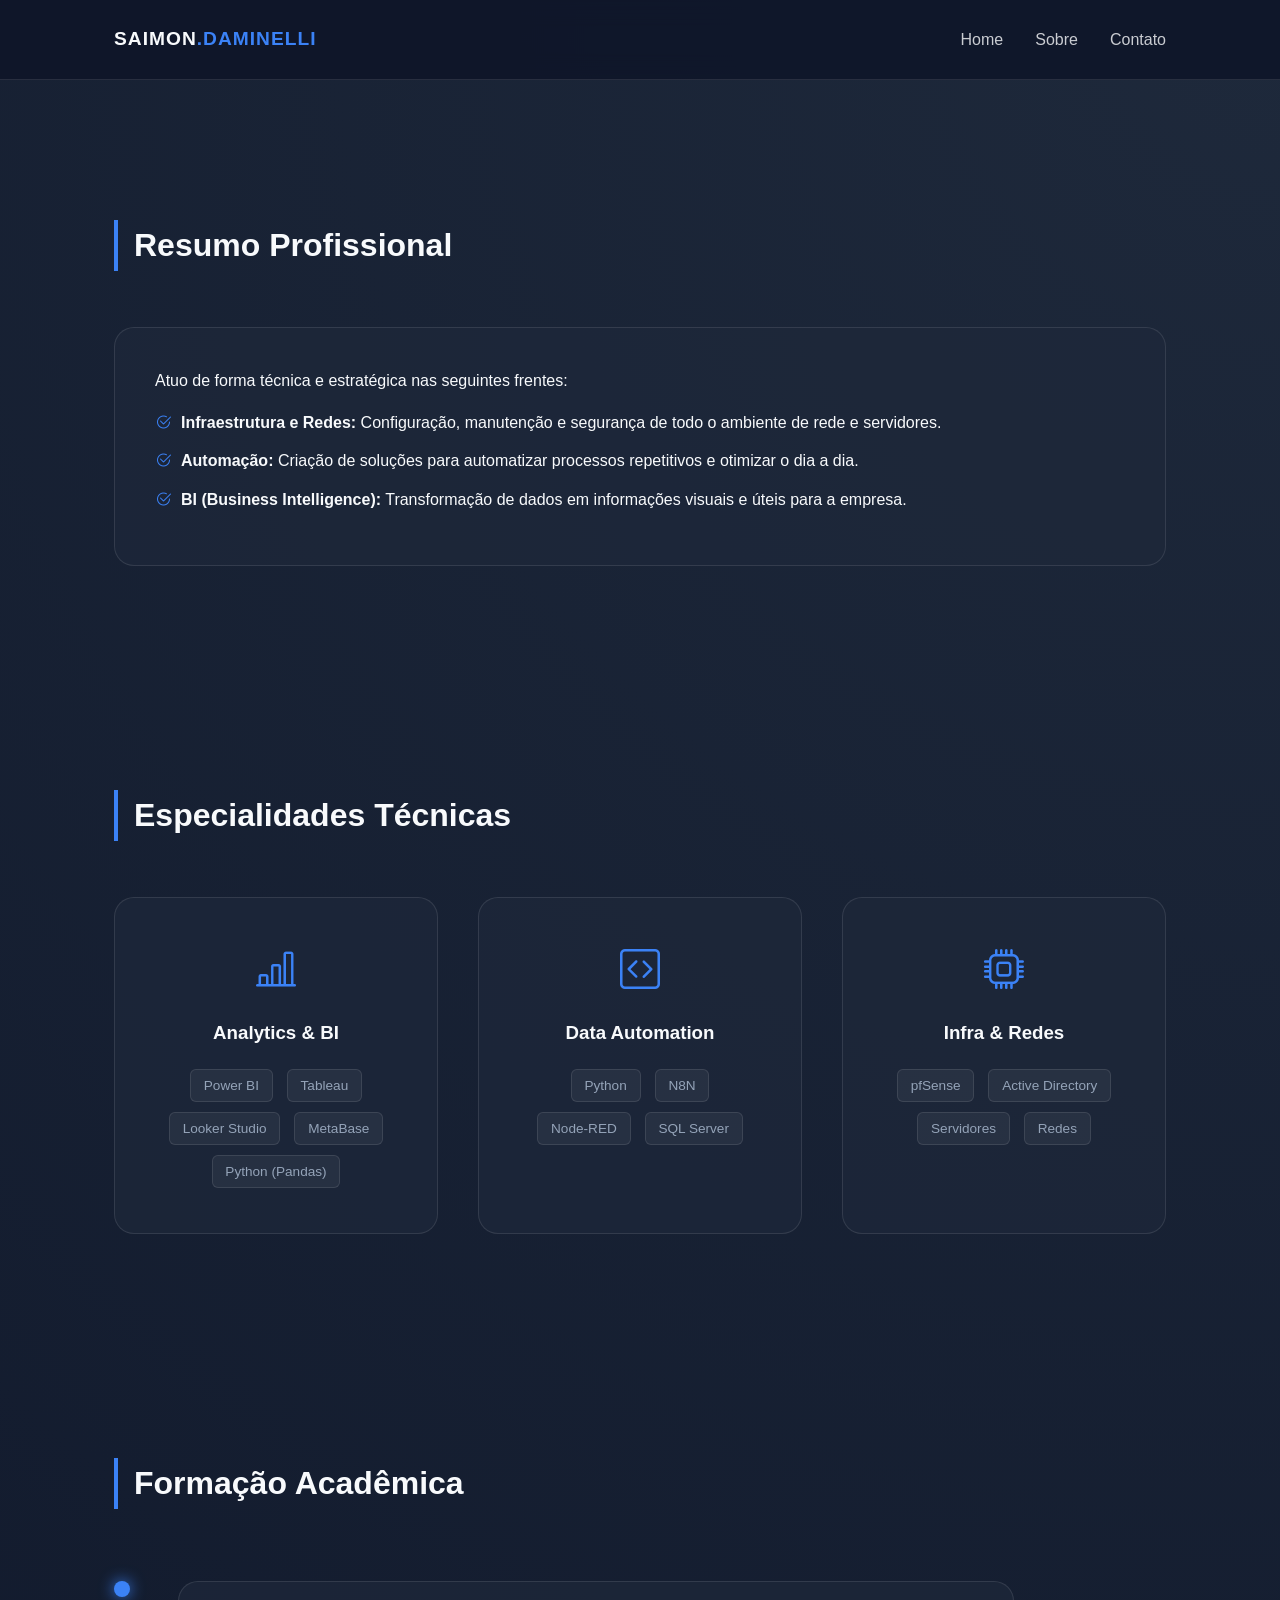
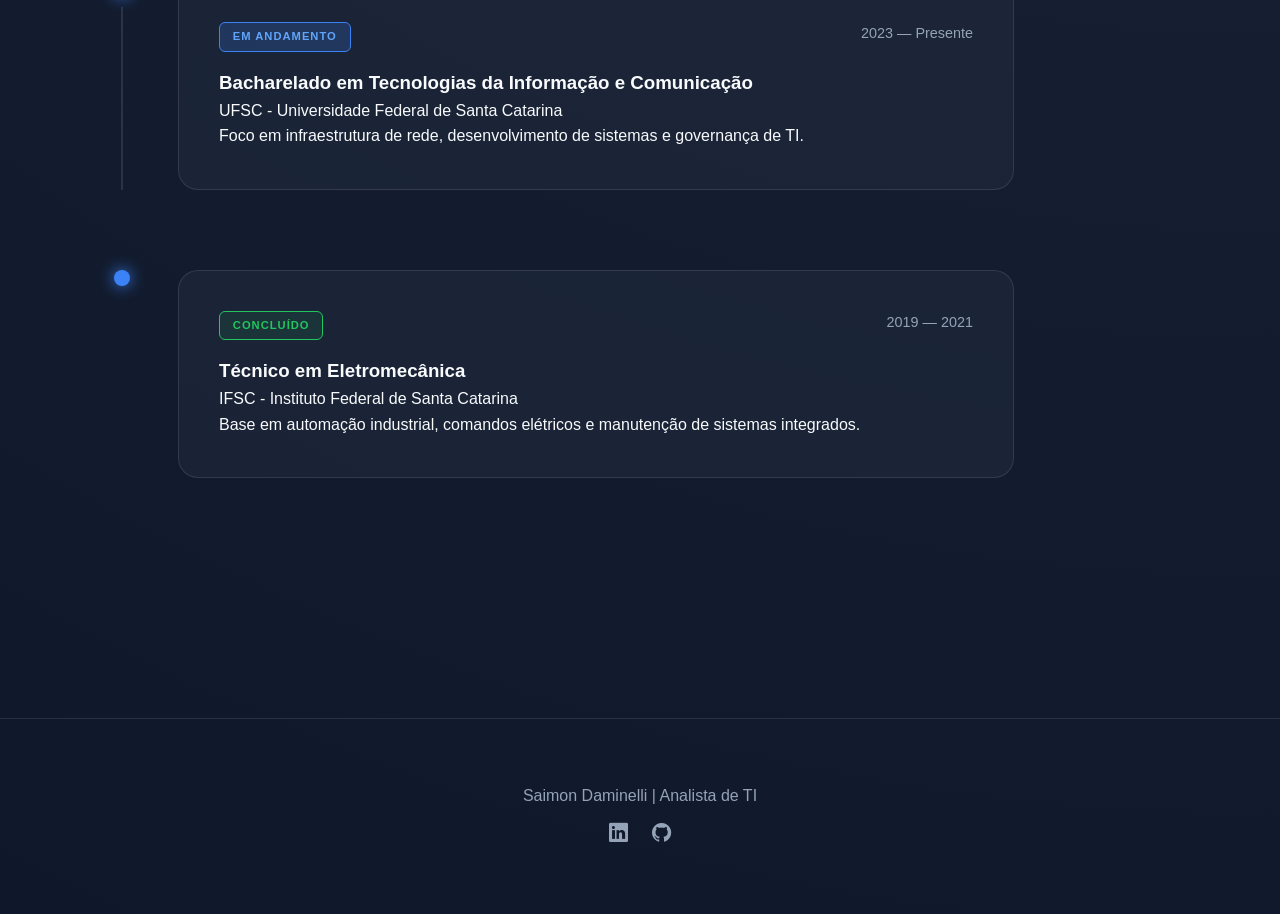
==== commit a6c477f3: "feat: refatoração completa, responsividade mobile e padronização visual" ====
--- a/about.html
+++ b/about.html
@@ -3,53 +3,118 @@
 <head>
     <meta charset="UTF-8">
     <meta name="viewport" content="width=device-width, initial-scale=1.0">
-    <title>Sobre Mim | Saimon Daminelli</title>
-    <link rel="stylesheet" href="https://cdnjs.cloudflare.com/ajax/libs/font-awesome/6.5.1/css/all.min.css">
-    <link href="https://fonts.googleapis.com/css2?family=Inter:wght@400;600;800&display=swap" rel="stylesheet">
+    <title>Sobre | Saimon Daminelli</title>
+    <link rel="stylesheet" href="https://cdn.jsdelivr.net/npm/bootstrap-icons@1.10.5/font/bootstrap-icons.css">
     <link rel="stylesheet" href="style.css">
 </head>
 <body>
-    <nav>
-        <div class="container nav-content">
-            <div class="logo">SAIMON<span>.DAMINELLI</span></div>
-            <div class="menu-toggle" id="mobile-menu"><i class="fas fa-bars"></i></div>
-            <ul class="nav-links">
-                <li><a href="index.html">Home</a></li>
-                <li><a href="about.html" class="active">Sobre</a></li>
-                <li><a href="contact.html">Contato</a></li>
-            </ul>
-        </div>
-    </nav>
+<nav>
+    <div class="container nav-content">
+        <a href="index.html" class="logo" style="text-decoration: none; color: inherit;">SAIMON<span>.DAMINELLI</span></a>
+        <div class="menu-toggle" id="mobile-menu"><i class="bi bi-list"></i></div>
+        <ul class="nav-links">
+            <li><a href="index.html">Home</a></li>
+            <li><a href="about.html">Sobre</a></li>
+            <li><a href="contact.html">Contato</a></li>
+        </ul>
+    </div>
+</nav>
 
-    <main class="container" style="padding-top: 150px;">
-        <section id="sobre">
-            <h2 class="section-title">Minha Trajetória</h2>
-            <div class="glass-card" style="margin-bottom: 2rem;">
-                <p>Sou um profissional multidisciplinar que acredita que a tecnologia deve servir ao negócio. Minha base vem da <strong>Eletromecânica</strong>, o que me deu uma visão prática de sistemas, evoluindo para o <strong>Bacharelado em TIC</strong> na UFSC.</p>
-                <p style="margin-top: 1rem;">Hoje, foco em orquestrar ecossistemas onde a infraestrutura é robusta, os processos são automatizados e os dados são transformados em inteligência.</p>
+    <main class="container" style="padding-top: 140px;">
+        
+        <section id="resumo-profissional" style="margin-bottom: 4rem;">
+            <h2 class="section-title">Resumo Profissional</h2>
+            <div class="glass-card">
+                <p style="margin-bottom: 1rem;">Atuo de forma técnica e estratégica nas seguintes frentes:</p>
+                <ul style="list-style: none; padding-left: 0;">
+                    <li style="margin-bottom: 0.8rem;"><i class="bi bi-check2-circle" style="color: var(--primary); margin-right: 10px;"></i><strong>Infraestrutura e Redes:</strong> Configuração, manutenção e segurança de todo o ambiente de rede e servidores.</li>
+                    <li style="margin-bottom: 0.8rem;"><i class="bi bi-check2-circle" style="color: var(--primary); margin-right: 10px;"></i><strong>Automação:</strong> Criação de soluções para automatizar processos repetitivos e otimizar o dia a dia.</li>
+                    <li style="margin-bottom: 0.8rem;"><i class="bi bi-check2-circle" style="color: var(--primary); margin-right: 10px;"></i><strong>BI (Business Intelligence):</strong> Transformação de dados em informações visuais e úteis para a empresa.</li>
+                </ul>
             </div>
+        </section>
 
-            <h2 class="section-title">Formação</h2>
+        <section id="habilidades" style="margin-bottom: 4rem;">
+            <h2 class="section-title">Especialidades Técnicas</h2>
             <div class="grid">
-                <div class="glass-card education-card">
-                    <span class="skill-tag">UFSC</span>
-                    <h3>Bacharelado em TIC</h3>
-                    <p class="text-dim">Tecnologia da Informação e Comunicação</p>
-                    <span class="status-tag">Em andamento</span>
+                <div class="glass-card" style="text-align: center;">
+                    <i class="bi bi-bar-chart-line" style="font-size: 2.5rem; color: var(--primary);"></i>
+                    <h3 style="margin: 1rem 0;">Analytics & BI</h3>
+                    <div class="skill-tag">Power BI</div>
+                    <div class="skill-tag">Tableau</div>
+                    <div class="skill-tag">Looker Studio</div>
+                    <div class="skill-tag">MetaBase</div>
+                    <div class="skill-tag">Python (Pandas)</div>
                 </div>
-                <div class="glass-card education-card">
-                    <span class="skill-tag">IFSC</span>
-                    <h3>Técnico em Eletromecânica</h3>
-                    <p class="text-dim">Manutenção e Automação Industrial</p>
-                    <span class="status-tag">Concluído</span>
+
+                <div class="glass-card" style="text-align: center;">
+                    <i class="bi bi-code-square" style="font-size: 2.5rem; color: var(--primary);"></i>
+                    <h3 style="margin: 1rem 0;">Data Automation</h3>
+                    <div class="skill-tag">Python</div>
+                    <div class="skill-tag">N8N</div>
+                    <div class="skill-tag">Node-RED</div>
+                    <div class="skill-tag">SQL Server</div>
+                </div>
+
+                <div class="glass-card" style="text-align: center;">
+                    <i class="bi bi-cpu" style="font-size: 2.5rem; color: var(--primary);"></i>
+                    <h3 style="margin: 1rem 0;">Infra & Redes</h3>
+                    <div class="skill-tag">pfSense</div>
+                    <div class="skill-tag">Active Directory</div>
+                    <div class="skill-tag">Servidores</div>
+                    <div class="skill-tag">Redes</div>
                 </div>
             </div>
         </section>
+
+        <section id="educacao">
+    <h2 class="section-title">Formação Acadêmica</h2>
+    
+    <div class="timeline-container">
+        <div class="education-block">
+            <div class="timeline-marker">
+                <div class="dot"></div>
+                <div class="line"></div>
+            </div>
+            <div class="glass-card education-content">
+                <div class="edu-header">
+                    <span class="status-badge active">Em andamento</span>
+                    <span class="edu-date">2023 — Presente</span>
+                </div>
+                <h3>Bacharelado em Tecnologias da Informação e Comunicação</h3>
+                <p class="institution">UFSC - Universidade Federal de Santa Catarina</p>
+                <p class="edu-description">Foco em infraestrutura de rede, desenvolvimento de sistemas e governança de TI.</p>
+            </div>
+        </div>
+
+        <div class="education-block">
+            <div class="timeline-marker">
+                <div class="dot"></div>
+            </div>
+            <div class="glass-card education-content">
+                <div class="edu-header">
+                    <span class="status-badge completed">Concluído</span>
+                    <span class="edu-date">2019 — 2021</span>
+                </div>
+                <h3>Técnico em Eletromecânica</h3>
+                <p class="institution">IFSC - Instituto Federal de Santa Catarina</p>
+                <p class="edu-description">Base em automação industrial, comandos elétricos e manutenção de sistemas integrados.</p>
+            </div>
+        </div>
+    </div>
+</section>
     </main>
 
-    <footer>
-        <p>&copy; 2026 Saimon Daminelli | Analista de TI.</p>
-    </footer>
+<footer>
+    <div class="container">
+        <p>Saimon Daminelli | Analista de TI</p>
+        <div style="margin-top: 10px;">
+            <a href="https://www.linkedin.com/in/saimondaminelli/" target="_blank" style="color: inherit; margin: 0 10px; font-size: 1.2rem;"><i class="bi bi-linkedin"></i></a>
+            <a href="https://github.com/SaimonFDaminelli" target="_blank" style="color: inherit; margin: 0 10px; font-size: 1.2rem;"><i class="bi bi-github"></i></a>
+        </div>
+    </div>
+</footer>
+
     <script src="script.js"></script>
 </body>
 </html>
--- a/style.css
+++ b/style.css
@@ -6,10 +6,12 @@
     --text-main: #f8fafc;
     --text-dim: #94a3b8;
     --glass-border: rgba(255, 255, 255, 0.1);
+    --highlight: #60a5fa;
+    --success: #22c55e;
 }
 
+/* --- RESET & BASE --- */
 * { margin: 0; padding: 0; box-sizing: border-box; }
-
 html { scroll-behavior: smooth; }
 
 body {
@@ -18,96 +20,167 @@
     color: var(--text-main);
     line-height: 1.6;
     min-height: 100vh;
-    display: flex;
-    flex-direction: column;
 }
 
-.container { max-width: 1100px; margin: 0 auto; padding: 0 2rem; }
+.container { max-width: 1100px; margin: 0 auto; padding: 0 1.5rem; }
 
-/* Navbar */
+/* --- NAVEGAÇÃO --- */
 nav {
     position: fixed;
     top: 0; width: 100%;
-    padding: 1.2rem 0;
-    background: rgba(15, 23, 42, 0.85);
+    height: 80px;
+    background: rgba(15, 23, 42, 0.95);
     backdrop-filter: blur(12px);
     z-index: 1000;
     border-bottom: 1px solid var(--glass-border);
+    display: flex;
+    align-items: center;
 }
 
-.nav-content { display: flex; justify-content: space-between; align-items: center; }
-.logo { font-size: 1.3rem; font-weight: 800; letter-spacing: -1px; text-transform: uppercase; }
+.nav-content { 
+    display: flex; 
+    justify-content: space-between; 
+    align-items: center; 
+    width: 100%;
+}
+
+.logo { font-size: 1.2rem; font-weight: 800; text-transform: uppercase; letter-spacing: 1px; }
 .logo span { color: var(--primary); }
 
-.nav-links { display: flex; list-style: none; gap: 2rem; }
-.nav-links a { 
-    color: var(--text-main); text-decoration: none; font-weight: 500; 
-    transition: 0.3s; opacity: 0.7;
-}
+.nav-links { display: flex; list-style: none; gap: 2rem; align-items: center; }
+.nav-links a { color: var(--text-main); text-decoration: none; font-weight: 500; transition: 0.3s; opacity: 0.8; }
 .nav-links a:hover, .nav-links a.active { opacity: 1; color: var(--primary); }
 
-/* Sections */
-section { padding: 80px 0; opacity: 0; transform: translateY(20px); transition: 0.6s all ease-out; }
-section.visible { opacity: 1; transform: translateY(0); }
+.menu-toggle { display: none; font-size: 1.8rem; cursor: pointer; color: var(--text-main); }
 
-h2 { font-size: 2.2rem; margin-bottom: 2.5rem; font-family: 'Inter', sans-serif; font-weight: 800; }
-
-/* Cards */
-.glass-card {
-    background: var(--card-bg);
-    backdrop-filter: blur(10px);
-    border: 1px solid var(--glass-border);
-    border-radius: 20px;
-    padding: 2rem;
-    transition: 0.3s;
-}
-.glass-card:hover { border-color: var(--primary); transform: translateY(-5px); }
-
-.icon-box {
-    font-size: 2rem;
-    color: var(--primary);
-    background: rgba(59, 130, 246, 0.1);
-    width: 60px;
-    height: 60px;
-    display: flex;
-    align-items: center;
-    justify-content: center;
-    border-radius: 12px;
-    margin-bottom: 1.5rem;
+/* --- ESTRUTURA DE SEÇÕES --- */
+section { padding: 80px 0; margin-bottom: 2rem; }
+.section-title { 
+    font-size: 2rem; 
+    margin-bottom: 3.5rem; 
+    font-weight: 800; 
+    border-left: 4px solid var(--primary); 
+    padding-left: 1rem;
 }
 
-.grid { display: grid; grid-template-columns: repeat(auto-fit, minmax(300px, 1fr)); gap: 1.5rem; }
+/* --- HERO --- */
+.hero { padding: 160px 0 60px; }
+.skill-tag-hero { color: var(--primary); border: 1px solid var(--primary); padding: 0.4rem 1rem; border-radius: 50px; font-size: 0.8rem; font-weight: 600; display: inline-block; margin-bottom: 1rem; }
+.highlight { color: var(--highlight); }
+.hero-subtitle { font-size: 1.2rem; color: var(--text-dim); max-width: 650px; margin: 1.5rem 0 2.5rem; }
+.hero-btns { display: flex; gap: 1rem; }
+
+/* --- CARDS & GRID --- */
+.grid { display: grid; grid-template-columns: repeat(auto-fit, minmax(300px, 1fr)); gap: 2.5rem; }
+
+.glass-card { 
+    background: var(--card-bg); 
+    border: 1px solid var(--glass-border); 
+    padding: 2.5rem; 
+    border-radius: 20px; 
+    transition: 0.3s ease; 
+    height: 100%;
+}
+.glass-card:hover { border-color: var(--primary); transform: translateY(-5px); box-shadow: 0 10px 30px rgba(0,0,0,0.2); }
+
+.icon-box { font-size: 2.5rem; color: var(--primary); margin-bottom: 1.5rem; display: block; }
 
 .skill-tag {
+    display: inline-block;
     background: rgba(255, 255, 255, 0.05);
     border: 1px solid var(--glass-border);
-    padding: 0.4rem 0.8rem;
-    border-radius: 8px;
+    padding: 0.3rem 0.8rem;
+    border-radius: 6px;
     font-size: 0.85rem;
-    display: inline-flex;
-    align-items: center;
-    gap: 8px;
-    margin: 4px;
+    margin: 0.3rem;
+    color: var(--text-dim);
 }
 
-/* Form */
-.form-group { margin-bottom: 1.2rem; }
-label { display: block; margin-bottom: 0.5rem; font-size: 0.9rem; color: var(--text-dim); }
-input, textarea {
-    width: 100%; background: rgba(255,255,255,0.05); border: 1px solid var(--glass-border);
-    padding: 0.8rem; border-radius: 8px; color: white; transition: 0.3s;
+/* --- FORMAÇÃO (TIMELINE REFATORADA) --- */
+.timeline-container { position: relative; max-width: 900px; padding: 1rem 0; }
+
+.education-block { 
+    display: flex; 
+    gap: 3rem; 
+    margin-bottom: 5rem; /* ESPAÇO ENTRE OS BLOCOS DE FORMAÇÃO */
+    position: relative; 
 }
-input:focus, textarea:focus { border-color: var(--primary); outline: none; }
 
-.btn {
-    background: var(--primary); color: white; padding: 0.8rem 1.8rem;
-    border-radius: 8px; text-decoration: none; font-weight: 600;
-    display: inline-block; border: none; cursor: pointer; transition: 0.3s;
+.timeline-marker { display: flex; flex-direction: column; align-items: center; }
+.timeline-marker .dot { 
+    width: 16px; height: 16px; background: var(--primary); 
+    border-radius: 50%; box-shadow: 0 0 15px var(--primary); z-index: 2; 
 }
-.btn:hover { background: var(--primary-hover); }
+.timeline-marker .line { 
+    width: 2px; background: var(--glass-border); flex-grow: 1; margin-top: 10px; 
+}
 
-footer { margin-top: auto; padding: 3rem; text-align: center; color: var(--text-dim); font-size: 0.9rem; border-top: 1px solid var(--glass-border); }
+.education-block:last-child .line { display: none; }
 
+.education-content { flex-grow: 1; }
+.edu-header { display: flex; justify-content: space-between; align-items: flex-start; margin-bottom: 1rem; }
+.edu-date { color: var(--text-dim); font-size: 0.9rem; font-weight: 500; }
+
+.status-badge { 
+    font-size: 0.7rem; font-weight: 700; padding: 0.3rem 0.8rem; 
+    border-radius: 6px; text-transform: uppercase; letter-spacing: 1px;
+}
+.status-badge.active { background: rgba(59, 130, 246, 0.2); color: var(--highlight); border: 1px solid var(--primary); }
+.status-badge.completed { background: rgba(34, 197, 94, 0.1); color: var(--success); border: 1px solid var(--success); }
+
+/* --- CONTATO --- */
+.contact-wrapper { display: grid; grid-template-columns: 1fr 1.5fr; gap: 3rem; margin-top: 2rem; }
+.form-group { margin-bottom: 1.5rem; }
+.form-group label { display: block; margin-bottom: 0.6rem; color: var(--text-dim); font-size: 0.9rem; }
+
+input, textarea { 
+    width: 100%; background: rgba(255,255,255,0.05); border: 1px solid var(--glass-border); 
+    padding: 1rem; border-radius: 10px; color: white; transition: 0.3s; font-family: inherit;
+}
+input:focus, textarea:focus { outline: none; border-color: var(--primary); background: rgba(255,255,255,0.08); }
+
+/* --- BOTÕES --- */
+.btn { 
+    background: var(--primary); color: white; padding: 1rem 2rem; 
+    border-radius: 12px; text-decoration: none; font-weight: 600; 
+    border: none; cursor: pointer; display: inline-block; transition: 0.3s;
+}
+.btn:hover { background: var(--primary-hover); transform: translateY(-2px); }
+
+.btn-outline {
+    background: transparent !important;
+    border: 1px solid var(--glass-border) !important;
+    color: var(--text-main) !important;
+}
+.btn-outline:hover { border-color: var(--primary) !important; background: rgba(59, 130, 246, 0.1) !important; }
+
+/* --- FOOTER --- */
+footer {
+    padding: 4rem 0;
+    text-align: center;
+    color: var(--text-dim);
+    border-top: 1px solid var(--glass-border);
+    margin-top: 4rem;
+}
+
+/* --- RESPONSIVIDADE --- */
 @media (max-width: 768px) {
-    .nav-links { display: none; }
+    .menu-toggle { display: block; }
+    
+    .nav-links {
+        position: fixed; top: 80px; right: -100%; width: 100%;
+        height: calc(100vh - 80px); background: var(--bg-dark);
+        flex-direction: column; padding: 4rem 2rem; transition: 0.4s ease;
+        backdrop-filter: blur(15px);
+    }
+    .nav-links.active { right: 0; }
+
+    .hero { text-align: center; padding-top: 120px; }
+    .hero-subtitle { margin: 1.5rem auto 2.5rem; }
+    .hero-btns { justify-content: center; flex-direction: column; }
+
+    .education-block { gap: 1.5rem; margin-bottom: 4rem; }
+    .edu-header { flex-direction: column; gap: 0.5rem; }
+    
+    .contact-wrapper { grid-template-columns: 1fr; gap: 2rem; }
 }
